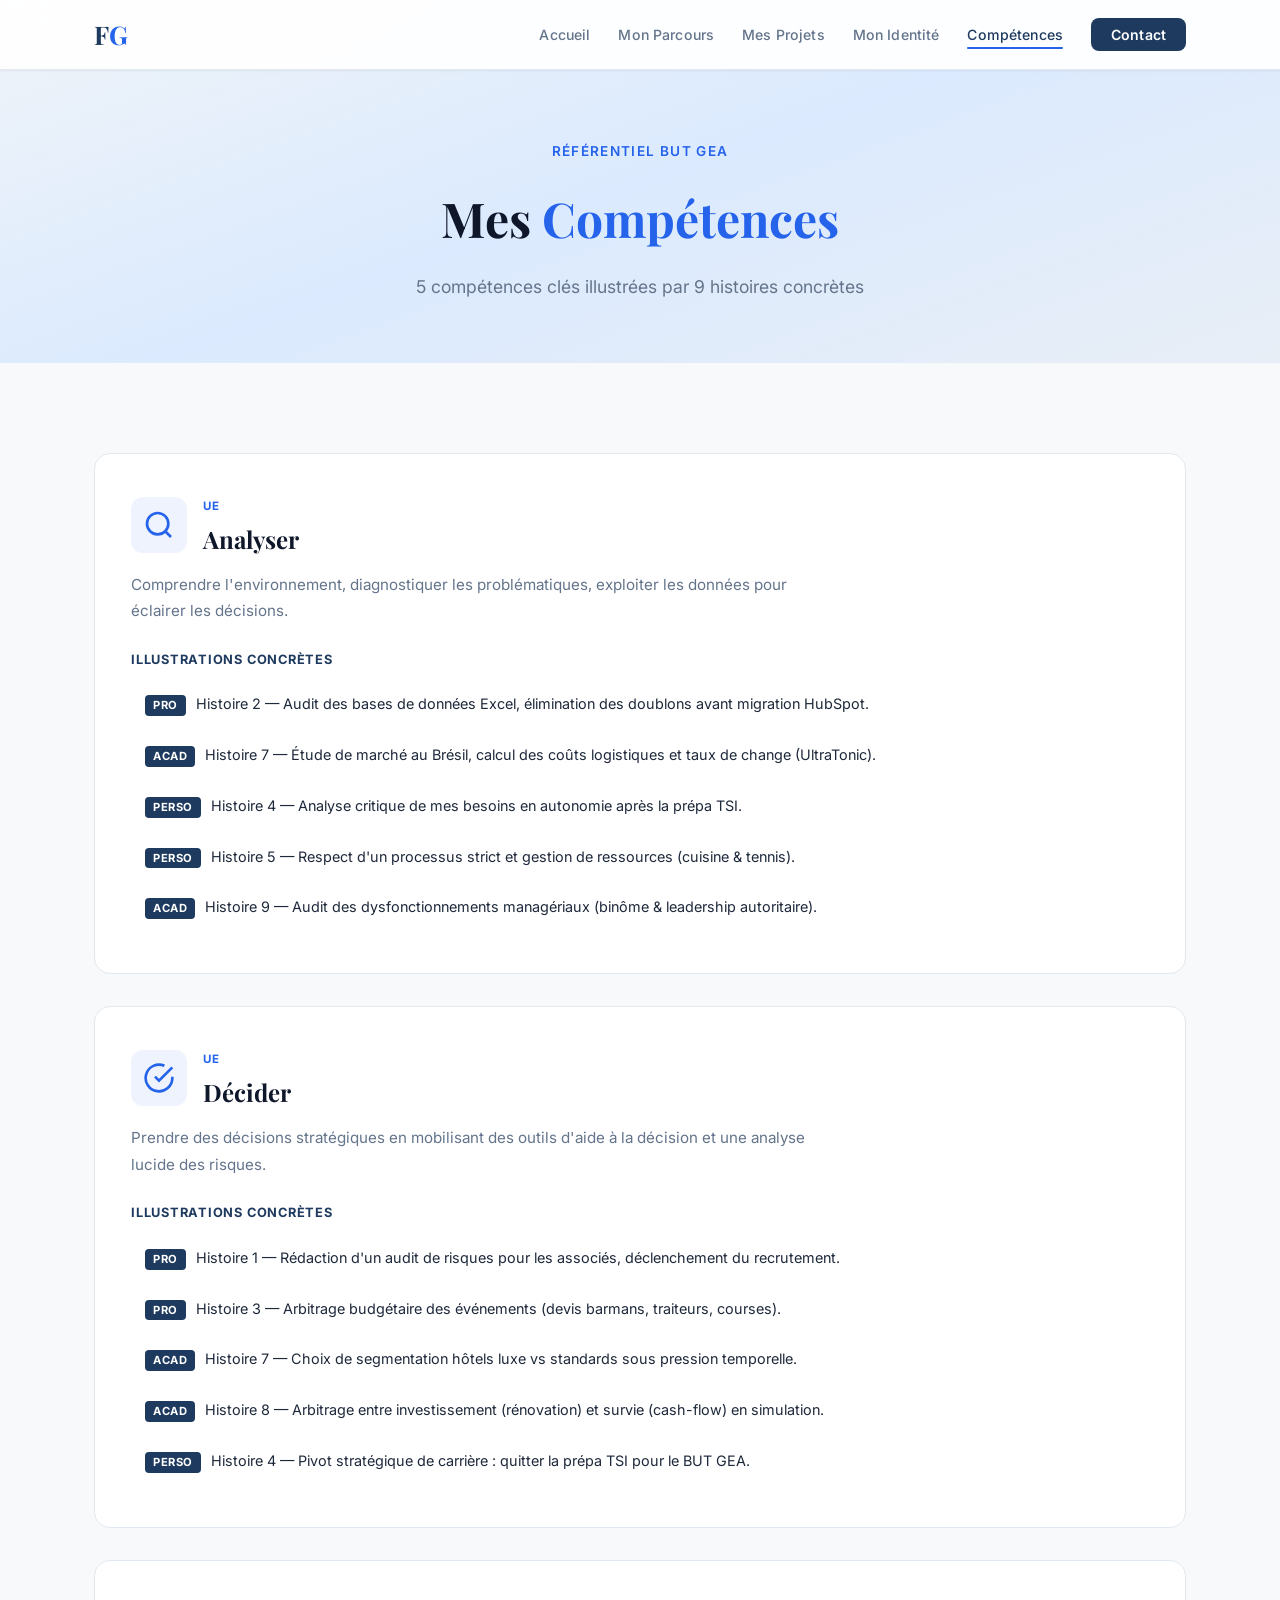
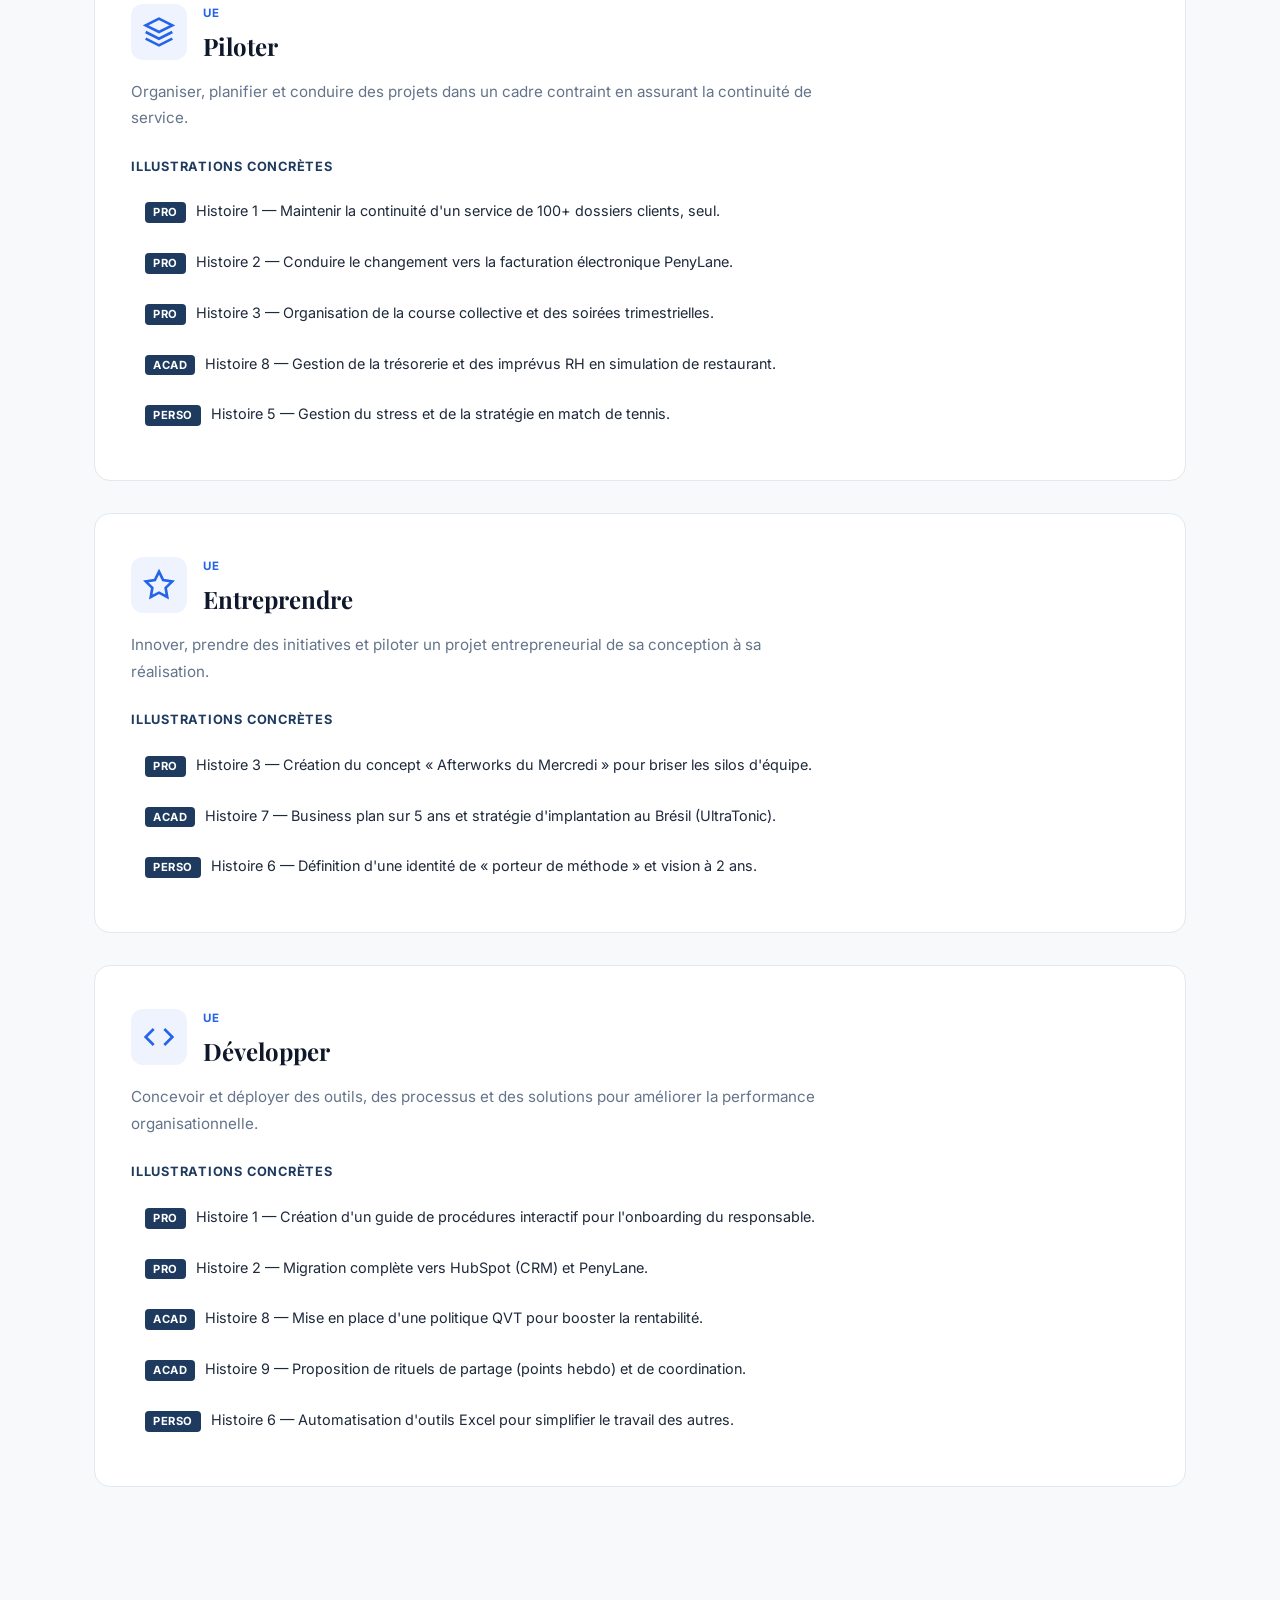
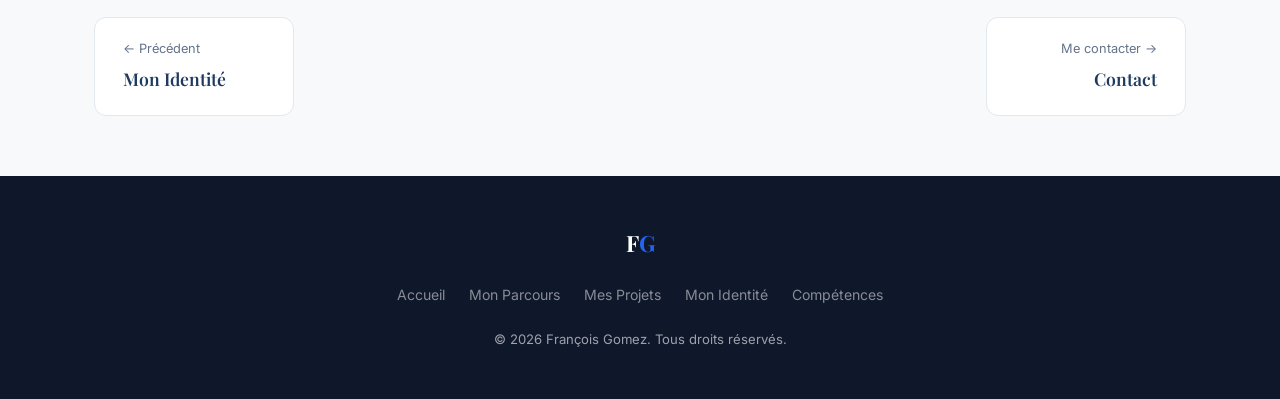
==== competences.html @ 6037e39f "feat: rebuild complete portfolio with full content from PDF Multi-page portfolio for François Gomez " ====
<!DOCTYPE html>
<html lang="fr">
<head>
    <meta charset="UTF-8">
    <meta name="viewport" content="width=device-width, initial-scale=1.0">
    <meta name="description" content="François Gomez — Mes 5 compétences clés : Analyser, Décider, Piloter, Entreprendre, Développer.">
    <title>Compétences — François Gomez</title>
    <link rel="preconnect" href="https://fonts.googleapis.com">
    <link rel="preconnect" href="https://fonts.gstatic.com" crossorigin>
    <link href="https://fonts.googleapis.com/css2?family=Inter:wght@300;400;500;600;700&family=Playfair+Display:wght@600;700&display=swap" rel="stylesheet">
    <link rel="stylesheet" href="assets/css/style.css">
</head>
<body>
    <!-- Navigation -->
    <nav class="navbar scrolled" id="navbar">
        <div class="nav-container">
            <a href="index.html" class="nav-logo">F<span class="accent">G</span></a>
            <button class="nav-toggle" id="nav-toggle" aria-label="Menu">
                <span></span><span></span><span></span>
            </button>
            <ul class="nav-menu" id="nav-menu">
                <li><a href="index.html" class="nav-link">Accueil</a></li>
                <li><a href="parcours.html" class="nav-link">Mon Parcours</a></li>
                <li><a href="projets.html" class="nav-link">Mes Projets</a></li>
                <li><a href="identite.html" class="nav-link">Mon Identité</a></li>
                <li><a href="competences.html" class="nav-link active">Compétences</a></li>
                <li><a href="index.html#contact" class="nav-link nav-cta">Contact</a></li>
            </ul>
        </div>
    </nav>

    <!-- Page Header -->
    <header class="page-header">
        <div class="container">
            <p class="page-category">Référentiel BUT GEA</p>
            <h1 class="page-title">Mes <span class="accent">Compétences</span></h1>
            <p class="page-subtitle">5 compétences clés illustrées par 9 histoires concrètes</p>
        </div>
    </header>

    <!-- Compétences -->
    <section class="section">
        <div class="container">
            <div class="competences-overview">

                <!-- ANALYSER -->
                <div class="ue-card">
                    <div class="ue-header">
                        <div class="ue-icon">
                            <svg width="32" height="32" viewBox="0 0 24 24" fill="none" stroke="currentColor" stroke-width="2"><circle cx="11" cy="11" r="8"></circle><line x1="21" y1="21" x2="16.65" y2="16.65"></line></svg>
                        </div>
                        <div>
                            <span class="ue-label">UE</span>
                            <h2>Analyser</h2>
                        </div>
                    </div>
                    <p class="ue-description">Comprendre l'environnement, diagnostiquer les problématiques, exploiter les données pour éclairer les décisions.</p>
                    <div class="ue-stories">
                        <h4>Illustrations concrètes</h4>
                        <div class="ue-story-item">
                            <a href="parcours.html#histoire-2">
                                <span class="ue-story-tag">Pro</span>
                                Histoire 2 &mdash; Audit des bases de données Excel, élimination des doublons avant migration HubSpot.
                            </a>
                        </div>
                        <div class="ue-story-item">
                            <a href="projets.html#histoire-7">
                                <span class="ue-story-tag">Acad</span>
                                Histoire 7 &mdash; Étude de marché au Brésil, calcul des coûts logistiques et taux de change (UltraTonic).
                            </a>
                        </div>
                        <div class="ue-story-item">
                            <a href="identite.html#histoire-4">
                                <span class="ue-story-tag">Perso</span>
                                Histoire 4 &mdash; Analyse critique de mes besoins en autonomie après la prépa TSI.
                            </a>
                        </div>
                        <div class="ue-story-item">
                            <a href="identite.html#histoire-5">
                                <span class="ue-story-tag">Perso</span>
                                Histoire 5 &mdash; Respect d'un processus strict et gestion de ressources (cuisine & tennis).
                            </a>
                        </div>
                        <div class="ue-story-item">
                            <a href="projets.html#histoire-9">
                                <span class="ue-story-tag">Acad</span>
                                Histoire 9 &mdash; Audit des dysfonctionnements managériaux (binôme & leadership autoritaire).
                            </a>
                        </div>
                    </div>
                </div>

                <!-- DÉCIDER -->
                <div class="ue-card">
                    <div class="ue-header">
                        <div class="ue-icon">
                            <svg width="32" height="32" viewBox="0 0 24 24" fill="none" stroke="currentColor" stroke-width="2"><path d="M22 11.08V12a10 10 0 1 1-5.93-9.14"></path><polyline points="22 4 12 14.01 9 11.01"></polyline></svg>
                        </div>
                        <div>
                            <span class="ue-label">UE</span>
                            <h2>Décider</h2>
                        </div>
                    </div>
                    <p class="ue-description">Prendre des décisions stratégiques en mobilisant des outils d'aide à la décision et une analyse lucide des risques.</p>
                    <div class="ue-stories">
                        <h4>Illustrations concrètes</h4>
                        <div class="ue-story-item">
                            <a href="parcours.html#histoire-1">
                                <span class="ue-story-tag">Pro</span>
                                Histoire 1 &mdash; Rédaction d'un audit de risques pour les associés, déclenchement du recrutement.
                            </a>
                        </div>
                        <div class="ue-story-item">
                            <a href="parcours.html#histoire-3">
                                <span class="ue-story-tag">Pro</span>
                                Histoire 3 &mdash; Arbitrage budgétaire des événements (devis barmans, traiteurs, courses).
                            </a>
                        </div>
                        <div class="ue-story-item">
                            <a href="projets.html#histoire-7">
                                <span class="ue-story-tag">Acad</span>
                                Histoire 7 &mdash; Choix de segmentation hôtels luxe vs standards sous pression temporelle.
                            </a>
                        </div>
                        <div class="ue-story-item">
                            <a href="projets.html#histoire-8">
                                <span class="ue-story-tag">Acad</span>
                                Histoire 8 &mdash; Arbitrage entre investissement (rénovation) et survie (cash-flow) en simulation.
                            </a>
                        </div>
                        <div class="ue-story-item">
                            <a href="identite.html#histoire-4">
                                <span class="ue-story-tag">Perso</span>
                                Histoire 4 &mdash; Pivot stratégique de carrière : quitter la prépa TSI pour le BUT GEA.
                            </a>
                        </div>
                    </div>
                </div>

                <!-- PILOTER -->
                <div class="ue-card">
                    <div class="ue-header">
                        <div class="ue-icon">
                            <svg width="32" height="32" viewBox="0 0 24 24" fill="none" stroke="currentColor" stroke-width="2"><path d="M12 2L2 7l10 5 10-5-10-5z"></path><path d="M2 17l10 5 10-5"></path><path d="M2 12l10 5 10-5"></path></svg>
                        </div>
                        <div>
                            <span class="ue-label">UE</span>
                            <h2>Piloter</h2>
                        </div>
                    </div>
                    <p class="ue-description">Organiser, planifier et conduire des projets dans un cadre contraint en assurant la continuité de service.</p>
                    <div class="ue-stories">
                        <h4>Illustrations concrètes</h4>
                        <div class="ue-story-item">
                            <a href="parcours.html#histoire-1">
                                <span class="ue-story-tag">Pro</span>
                                Histoire 1 &mdash; Maintenir la continuité d'un service de 100+ dossiers clients, seul.
                            </a>
                        </div>
                        <div class="ue-story-item">
                            <a href="parcours.html#histoire-2">
                                <span class="ue-story-tag">Pro</span>
                                Histoire 2 &mdash; Conduire le changement vers la facturation électronique PenyLane.
                            </a>
                        </div>
                        <div class="ue-story-item">
                            <a href="parcours.html#histoire-3">
                                <span class="ue-story-tag">Pro</span>
                                Histoire 3 &mdash; Organisation de la course collective et des soirées trimestrielles.
                            </a>
                        </div>
                        <div class="ue-story-item">
                            <a href="projets.html#histoire-8">
                                <span class="ue-story-tag">Acad</span>
                                Histoire 8 &mdash; Gestion de la trésorerie et des imprévus RH en simulation de restaurant.
                            </a>
                        </div>
                        <div class="ue-story-item">
                            <a href="identite.html#histoire-5">
                                <span class="ue-story-tag">Perso</span>
                                Histoire 5 &mdash; Gestion du stress et de la stratégie en match de tennis.
                            </a>
                        </div>
                    </div>
                </div>

                <!-- ENTREPRENDRE -->
                <div class="ue-card">
                    <div class="ue-header">
                        <div class="ue-icon">
                            <svg width="32" height="32" viewBox="0 0 24 24" fill="none" stroke="currentColor" stroke-width="2"><polygon points="12 2 15.09 8.26 22 9.27 17 14.14 18.18 21.02 12 17.77 5.82 21.02 7 14.14 2 9.27 8.91 8.26 12 2"></polygon></svg>
                        </div>
                        <div>
                            <span class="ue-label">UE</span>
                            <h2>Entreprendre</h2>
                        </div>
                    </div>
                    <p class="ue-description">Innover, prendre des initiatives et piloter un projet entrepreneurial de sa conception à sa réalisation.</p>
                    <div class="ue-stories">
                        <h4>Illustrations concrètes</h4>
                        <div class="ue-story-item">
                            <a href="parcours.html#histoire-3">
                                <span class="ue-story-tag">Pro</span>
                                Histoire 3 &mdash; Création du concept « Afterworks du Mercredi » pour briser les silos d'équipe.
                            </a>
                        </div>
                        <div class="ue-story-item">
                            <a href="projets.html#histoire-7">
                                <span class="ue-story-tag">Acad</span>
                                Histoire 7 &mdash; Business plan sur 5 ans et stratégie d'implantation au Brésil (UltraTonic).
                            </a>
                        </div>
                        <div class="ue-story-item">
                            <a href="identite.html#histoire-6">
                                <span class="ue-story-tag">Perso</span>
                                Histoire 6 &mdash; Définition d'une identité de « porteur de méthode » et vision à 2 ans.
                            </a>
                        </div>
                    </div>
                </div>

                <!-- DÉVELOPPER -->
                <div class="ue-card">
                    <div class="ue-header">
                        <div class="ue-icon">
                            <svg width="32" height="32" viewBox="0 0 24 24" fill="none" stroke="currentColor" stroke-width="2"><polyline points="16 18 22 12 16 6"></polyline><polyline points="8 6 2 12 8 18"></polyline></svg>
                        </div>
                        <div>
                            <span class="ue-label">UE</span>
                            <h2>Développer</h2>
                        </div>
                    </div>
                    <p class="ue-description">Concevoir et déployer des outils, des processus et des solutions pour améliorer la performance organisationnelle.</p>
                    <div class="ue-stories">
                        <h4>Illustrations concrètes</h4>
                        <div class="ue-story-item">
                            <a href="parcours.html#histoire-1">
                                <span class="ue-story-tag">Pro</span>
                                Histoire 1 &mdash; Création d'un guide de procédures interactif pour l'onboarding du responsable.
                            </a>
                        </div>
                        <div class="ue-story-item">
                            <a href="parcours.html#histoire-2">
                                <span class="ue-story-tag">Pro</span>
                                Histoire 2 &mdash; Migration complète vers HubSpot (CRM) et PenyLane.
                            </a>
                        </div>
                        <div class="ue-story-item">
                            <a href="projets.html#histoire-8">
                                <span class="ue-story-tag">Acad</span>
                                Histoire 8 &mdash; Mise en place d'une politique QVT pour booster la rentabilité.
                            </a>
                        </div>
                        <div class="ue-story-item">
                            <a href="projets.html#histoire-9">
                                <span class="ue-story-tag">Acad</span>
                                Histoire 9 &mdash; Proposition de rituels de partage (points hebdo) et de coordination.
                            </a>
                        </div>
                        <div class="ue-story-item">
                            <a href="identite.html#histoire-6">
                                <span class="ue-story-tag">Perso</span>
                                Histoire 6 &mdash; Automatisation d'outils Excel pour simplifier le travail des autres.
                            </a>
                        </div>
                    </div>
                </div>

            </div>
        </div>
    </section>

    <!-- Navigation entre pages -->
    <section class="section page-nav-section">
        <div class="container">
            <div class="page-nav">
                <a href="identite.html" class="page-nav-link prev">
                    <span class="page-nav-label">&larr; Précédent</span>
                    <span class="page-nav-title">Mon Identité</span>
                </a>
                <a href="index.html#contact" class="page-nav-link next">
                    <span class="page-nav-label">Me contacter &rarr;</span>
                    <span class="page-nav-title">Contact</span>
                </a>
            </div>
        </div>
    </section>

    <!-- Footer -->
    <footer class="footer">
        <div class="container">
            <div class="footer-content">
                <a href="index.html" class="footer-logo">F<span class="accent">G</span></a>
                <nav class="footer-nav">
                    <a href="index.html">Accueil</a>
                    <a href="parcours.html">Mon Parcours</a>
                    <a href="projets.html">Mes Projets</a>
                    <a href="identite.html">Mon Identité</a>
                    <a href="competences.html">Compétences</a>
                </nav>
                <p>&copy; 2026 François Gomez. Tous droits réservés.</p>
            </div>
        </div>
    </footer>

    <script src="assets/js/main.js"></script>
</body>
</html>
---- assets/css/style.css ----
/* ===================================
   VARIABLES & RESET
   Charte : Bleu marine, Gris anthracite, Blanc
   =================================== */
:root {
    --color-bg: #f8f9fa;
    --color-bg-alt: #ffffff;
    --color-surface: #ffffff;
    --color-border: #e2e8f0;
    --color-border-hover: #cbd5e1;
    --color-text: #1e293b;
    --color-text-muted: #64748b;
    --color-text-light: #94a3b8;
    --color-accent: #1e3a5f;
    --color-accent-light: #2563eb;
    --color-accent-dark: #0f172a;
    --color-accent-glow: rgba(37, 99, 235, 0.08);
    --color-accent-bg: rgba(30, 58, 95, 0.04);
    --color-gold: #b8860b;
    --font-body: 'Inter', -apple-system, BlinkMacSystemFont, sans-serif;
    --font-heading: 'Playfair Display', Georgia, serif;
    --radius: 12px;
    --radius-sm: 8px;
    --radius-lg: 16px;
    --transition: 0.3s cubic-bezier(0.4, 0, 0.2, 1);
    --max-width: 1140px;
    --shadow-sm: 0 1px 3px rgba(0,0,0,0.06);
    --shadow-md: 0 4px 20px rgba(0,0,0,0.08);
    --shadow-lg: 0 10px 40px rgba(0,0,0,0.1);
}

*, *::before, *::after {
    margin: 0;
    padding: 0;
    box-sizing: border-box;
}

html {
    scroll-behavior: smooth;
    scroll-padding-top: 80px;
}

body {
    font-family: var(--font-body);
    background-color: var(--color-bg);
    color: var(--color-text);
    line-height: 1.75;
    overflow-x: hidden;
    -webkit-font-smoothing: antialiased;
}

a {
    color: var(--color-accent-light);
    text-decoration: none;
    transition: color var(--transition);
}

a:hover {
    color: var(--color-accent);
}

img {
    max-width: 100%;
    display: block;
}

.container {
    max-width: var(--max-width);
    margin: 0 auto;
    padding: 0 24px;
}

.accent {
    color: var(--color-accent-light);
}

/* ===================================
   NAVBAR
   =================================== */
.navbar {
    position: fixed;
    top: 0;
    left: 0;
    right: 0;
    z-index: 1000;
    padding: 18px 0;
    transition: all var(--transition);
    background: transparent;
}

.navbar.scrolled {
    background: rgba(255, 255, 255, 0.92);
    backdrop-filter: blur(20px);
    -webkit-backdrop-filter: blur(20px);
    border-bottom: 1px solid var(--color-border);
    padding: 12px 0;
    box-shadow: var(--shadow-sm);
}

.nav-container {
    max-width: var(--max-width);
    margin: 0 auto;
    padding: 0 24px;
    display: flex;
    justify-content: space-between;
    align-items: center;
}

.nav-logo {
    font-family: var(--font-heading);
    font-size: 1.6rem;
    font-weight: 700;
    color: var(--color-accent);
    letter-spacing: -0.02em;
}

.nav-logo:hover {
    color: var(--color-accent);
}

.nav-menu {
    display: flex;
    list-style: none;
    gap: 28px;
    align-items: center;
}

.nav-link {
    color: var(--color-text-muted);
    font-size: 0.88rem;
    font-weight: 500;
    position: relative;
    padding: 4px 0;
    letter-spacing: 0.01em;
}

.nav-link::after {
    content: '';
    position: absolute;
    bottom: -2px;
    left: 0;
    width: 0;
    height: 2px;
    background: var(--color-accent-light);
    transition: width var(--transition);
    border-radius: 1px;
}

.nav-link:hover,
.nav-link.active {
    color: var(--color-accent);
}

.nav-link:hover::after,
.nav-link.active::after {
    width: 100%;
}

.nav-cta {
    background: var(--color-accent);
    color: white !important;
    padding: 8px 20px !important;
    border-radius: var(--radius-sm);
    font-weight: 600;
}

.nav-cta::after {
    display: none;
}

.nav-cta:hover {
    background: var(--color-accent-light);
    color: white !important;
}

.nav-toggle {
    display: none;
    flex-direction: column;
    gap: 5px;
    background: none;
    border: none;
    cursor: pointer;
    padding: 4px;
}

.nav-toggle span {
    width: 24px;
    height: 2px;
    background: var(--color-accent);
    border-radius: 2px;
    transition: all var(--transition);
}

/* ===================================
   HERO
   =================================== */
.hero {
    min-height: 100vh;
    display: flex;
    align-items: center;
    position: relative;
    overflow: hidden;
    padding: 120px 0 80px;
    background: linear-gradient(160deg, #f8f9fa 0%, #e8eef6 50%, #dbeafe 100%);
}

.hero-bg {
    position: absolute;
    inset: 0;
    pointer-events: none;
}

.hero-gradient {
    position: absolute;
    top: -30%;
    right: -20%;
    width: 700px;
    height: 700px;
    border-radius: 50%;
    background: radial-gradient(circle, rgba(37, 99, 235, 0.06), transparent 70%);
}

.hero-content {
    position: relative;
    z-index: 1;
    display: grid;
    grid-template-columns: 1.3fr 1fr;
    gap: 60px;
    align-items: center;
}

.hero-greeting {
    font-size: 1rem;
    color: var(--color-accent-light);
    font-weight: 600;
    margin-bottom: 12px;
    letter-spacing: 0.05em;
    text-transform: uppercase;
    opacity: 0;
    animation: fadeInUp 0.6s ease forwards;
}

.hero-name {
    font-family: var(--font-heading);
    font-size: clamp(2.5rem, 5vw, 4rem);
    font-weight: 700;
    letter-spacing: -0.02em;
    line-height: 1.15;
    margin-bottom: 14px;
    color: var(--color-accent-dark);
    opacity: 0;
    animation: fadeInUp 0.6s ease 0.1s forwards;
}

.hero-tagline {
    font-size: 1rem;
    color: var(--color-accent-light);
    font-weight: 500;
    margin-bottom: 16px;
    opacity: 0;
    animation: fadeInUp 0.6s ease 0.2s forwards;
}

.hero-accroche {
    font-family: var(--font-heading);
    font-size: 1.15rem;
    font-style: italic;
    color: var(--color-text-muted);
    margin-bottom: 32px;
    max-width: 520px;
    line-height: 1.6;
    opacity: 0;
    animation: fadeInUp 0.6s ease 0.3s forwards;
}

.hero-cta {
    display: flex;
    gap: 12px;
    flex-wrap: wrap;
    opacity: 0;
    animation: fadeInUp 0.6s ease 0.4s forwards;
}

.hero-photo {
    display: flex;
    justify-content: center;
    opacity: 0;
    animation: fadeInUp 0.6s ease 0.3s forwards;
}

.hero-photo-placeholder {
    width: 320px;
    height: 400px;
    border-radius: var(--radius-lg);
    background: linear-gradient(135deg, var(--color-accent), var(--color-accent-dark));
    display: flex;
    flex-direction: column;
    align-items: center;
    justify-content: center;
    color: white;
    box-shadow: var(--shadow-lg);
    position: relative;
    overflow: hidden;
}

.hero-photo-placeholder span {
    font-family: var(--font-heading);
    font-size: 4rem;
    font-weight: 700;
    opacity: 0.3;
}

.photo-hint {
    font-size: 0.85rem;
    opacity: 0.5;
    text-align: center;
    margin-top: 8px;
}

.scroll-indicator {
    position: absolute;
    bottom: 32px;
    left: 50%;
    transform: translateX(-50%);
    display: flex;
    flex-direction: column;
    align-items: center;
    gap: 8px;
    color: var(--color-text-muted);
    font-size: 0.75rem;
    letter-spacing: 0.1em;
    text-transform: uppercase;
    opacity: 0;
    animation: fadeIn 1s ease 1s forwards;
}

.scroll-line {
    width: 1px;
    height: 40px;
    background: linear-gradient(to bottom, var(--color-accent-light), transparent);
    animation: scrollBounce 2s ease-in-out infinite;
}

/* ===================================
   BUTTONS
   =================================== */
.btn {
    display: inline-flex;
    align-items: center;
    gap: 8px;
    padding: 13px 26px;
    border-radius: var(--radius-sm);
    font-size: 0.9rem;
    font-weight: 600;
    cursor: pointer;
    border: none;
    transition: all var(--transition);
    font-family: var(--font-body);
    letter-spacing: 0.01em;
}

.btn-primary {
    background: var(--color-accent);
    color: white;
}

.btn-primary:hover {
    background: var(--color-accent-light);
    color: white;
    transform: translateY(-2px);
    box-shadow: 0 8px 25px rgba(30, 58, 95, 0.2);
}

.btn-outline {
    background: transparent;
    color: var(--color-accent);
    border: 1.5px solid var(--color-accent);
}

.btn-outline:hover {
    background: var(--color-accent);
    color: white;
    transform: translateY(-2px);
}

.btn-full {
    width: 100%;
    justify-content: center;
}

.btn-cv {
    border-color: var(--color-gold);
    color: var(--color-gold);
}

.btn-cv:hover {
    background: var(--color-gold);
    border-color: var(--color-gold);
    color: white;
}

/* ===================================
   SECTIONS
   =================================== */
.section {
    padding: 90px 0;
}

.section-alt {
    background: var(--color-bg-alt);
}

.section-title {
    font-family: var(--font-heading);
    font-size: clamp(1.8rem, 4vw, 2.4rem);
    font-weight: 700;
    letter-spacing: -0.01em;
    margin-bottom: 8px;
    text-align: center;
    color: var(--color-accent-dark);
}

.section-subtitle {
    color: var(--color-text-muted);
    text-align: center;
    max-width: 600px;
    margin: 0 auto 50px;
    font-size: 1rem;
}

/* ===================================
   EDITO (Mot d'accueil)
   =================================== */
.edito-section {
    padding: 60px 0;
}

.edito-card {
    max-width: 800px;
    margin: 0 auto;
    text-align: center;
    position: relative;
    padding: 40px;
}

.edito-quote {
    font-family: var(--font-heading);
    font-size: 5rem;
    color: var(--color-accent-light);
    opacity: 0.15;
    position: absolute;
    top: -10px;
    left: 20px;
    line-height: 1;
}

.edito-text {
    font-size: 1.15rem;
    line-height: 1.8;
    color: var(--color-text);
    font-style: italic;
}

/* ===================================
   ABOUT
   =================================== */
.about-grid {
    display: grid;
    grid-template-columns: 1fr 1.6fr;
    gap: 60px;
    align-items: center;
}

.about-image-placeholder {
    width: 100%;
    aspect-ratio: 3/4;
    max-width: 300px;
    margin: 0 auto;
    border-radius: var(--radius-lg);
    background: linear-gradient(135deg, var(--color-accent), var(--color-accent-dark));
    display: flex;
    align-items: center;
    justify-content: center;
    font-family: var(--font-heading);
    font-size: 3.5rem;
    font-weight: 700;
    color: rgba(255,255,255,0.3);
    box-shadow: var(--shadow-lg);
}

.about-text p {
    color: var(--color-text);
    margin-bottom: 16px;
    font-size: 1.02rem;
}

.about-stats {
    display: grid;
    grid-template-columns: repeat(3, 1fr);
    gap: 24px;
    margin-top: 32px;
    padding-top: 32px;
    border-top: 1px solid var(--color-border);
}

.stat {
    text-align: center;
}

.stat-number {
    font-family: var(--font-heading);
    font-size: 2.2rem;
    font-weight: 700;
    color: var(--color-accent);
}

.stat-label {
    display: block;
    color: var(--color-text-muted);
    font-size: 0.82rem;
    margin-top: 4px;
}

/* ===================================
   ATOUTS
   =================================== */
.atouts-grid {
    display: grid;
    grid-template-columns: repeat(auto-fit, minmax(300px, 1fr));
    gap: 24px;
}

.atout-card {
    background: var(--color-surface);
    border: 1px solid var(--color-border);
    border-radius: var(--radius);
    padding: 32px;
    transition: all var(--transition);
}

.atout-card:hover {
    border-color: var(--color-accent-light);
    box-shadow: var(--shadow-md);
    transform: translateY(-3px);
}

.atout-icon {
    color: var(--color-accent-light);
    margin-bottom: 16px;
}

.atout-card h3 {
    font-family: var(--font-heading);
    font-size: 1.2rem;
    color: var(--color-accent-dark);
    margin-bottom: 4px;
}

.atout-card h4 {
    font-size: 0.88rem;
    color: var(--color-accent-light);
    font-weight: 500;
    margin-bottom: 12px;
    font-style: italic;
}

.atout-card p {
    color: var(--color-text-muted);
    font-size: 0.93rem;
    line-height: 1.7;
}

/* ===================================
   OVERVIEW (Aperçu sections)
   =================================== */
.overview-grid {
    display: grid;
    grid-template-columns: repeat(auto-fit, minmax(300px, 1fr));
    gap: 24px;
}

.overview-card {
    background: var(--color-surface);
    border: 1px solid var(--color-border);
    border-radius: var(--radius);
    padding: 32px;
    transition: all var(--transition);
    display: block;
    color: var(--color-text);
    position: relative;
    overflow: hidden;
}

.overview-card::before {
    content: '';
    position: absolute;
    top: 0;
    left: 0;
    right: 0;
    height: 4px;
}

.overview-pro::before { background: var(--color-accent); }
.overview-acad::before { background: var(--color-accent-light); }
.overview-perso::before { background: var(--color-gold); }

.overview-card:hover {
    border-color: var(--color-accent-light);
    box-shadow: var(--shadow-md);
    transform: translateY(-3px);
    color: var(--color-text);
}

.overview-number {
    font-family: var(--font-heading);
    font-size: 2.5rem;
    font-weight: 700;
    color: var(--color-accent-light);
    opacity: 0.15;
    margin-bottom: 8px;
}

.overview-card h3 {
    font-family: var(--font-heading);
    font-size: 1.3rem;
    color: var(--color-accent-dark);
    margin-bottom: 6px;
}

.overview-card > p {
    color: var(--color-text-muted);
    font-size: 0.9rem;
    margin-bottom: 16px;
}

.overview-list {
    list-style: none;
    margin-bottom: 20px;
}

.overview-list li {
    padding: 6px 0;
    font-size: 0.9rem;
    color: var(--color-text);
    padding-left: 16px;
    position: relative;
}

.overview-list li::before {
    content: '';
    position: absolute;
    left: 0;
    top: 50%;
    width: 6px;
    height: 6px;
    border-radius: 50%;
    background: var(--color-accent-light);
    transform: translateY(-50%);
}

.overview-link {
    font-weight: 600;
    color: var(--color-accent-light);
    font-size: 0.9rem;
}

/* ===================================
   PAGE HEADER (inner pages)
   =================================== */
.page-header {
    padding: 140px 0 60px;
    background: linear-gradient(160deg, #f0f4f8, #dbeafe, #e8eef6);
    text-align: center;
}

.page-category {
    font-size: 0.85rem;
    font-weight: 600;
    color: var(--color-accent-light);
    letter-spacing: 0.1em;
    text-transform: uppercase;
    margin-bottom: 12px;
}

.page-title {
    font-family: var(--font-heading);
    font-size: clamp(2rem, 5vw, 3rem);
    color: var(--color-accent-dark);
    margin-bottom: 12px;
}

.page-subtitle {
    color: var(--color-text-muted);
    font-size: 1.1rem;
}

/* ===================================
   STORY SECTIONS
   =================================== */
.story-section {
    padding: 70px 0;
}

.story-header {
    margin-bottom: 40px;
}

.story-number {
    font-size: 0.8rem;
    font-weight: 700;
    color: var(--color-accent-light);
    letter-spacing: 0.12em;
    text-transform: uppercase;
    margin-bottom: 8px;
    display: block;
}

.story-title {
    font-family: var(--font-heading);
    font-size: clamp(1.5rem, 3vw, 2rem);
    color: var(--color-accent-dark);
    line-height: 1.3;
}

.story-content {
    display: grid;
    grid-template-columns: 1.5fr 1fr;
    gap: 48px;
    align-items: start;
}

.story-body p {
    margin-bottom: 18px;
    font-size: 1rem;
    line-height: 1.8;
    color: var(--color-text);
}

.story-body p:last-child {
    margin-bottom: 0;
}

.story-sidebar {
    display: flex;
    flex-direction: column;
    gap: 20px;
    position: sticky;
    top: 100px;
}

.competence-card,
.reflexive-card,
.key-results {
    background: var(--color-surface);
    border: 1px solid var(--color-border);
    border-radius: var(--radius);
    padding: 24px;
}

.competence-card h4,
.reflexive-card h4,
.key-results h4 {
    font-size: 0.85rem;
    font-weight: 700;
    text-transform: uppercase;
    letter-spacing: 0.06em;
    color: var(--color-accent);
    margin-bottom: 16px;
}

.competence-item {
    margin-bottom: 14px;
}

.competence-item:last-child {
    margin-bottom: 0;
}

.competence-badge {
    display: inline-block;
    padding: 3px 10px;
    border-radius: 4px;
    font-size: 0.72rem;
    font-weight: 700;
    letter-spacing: 0.08em;
    background: var(--color-accent-glow);
    color: var(--color-accent-light);
    border: 1px solid rgba(37, 99, 235, 0.15);
    margin-bottom: 4px;
}

.competence-item p {
    font-size: 0.88rem;
    color: var(--color-text-muted);
    line-height: 1.5;
}

.reflexive-card {
    background: var(--color-accent-bg);
    border-color: rgba(37, 99, 235, 0.1);
}

.reflexive-card p {
    font-size: 0.92rem;
    color: var(--color-text);
    font-style: italic;
    line-height: 1.6;
}

.key-results ul {
    list-style: none;
}

.key-results li {
    padding: 6px 0;
    padding-left: 18px;
    position: relative;
    font-size: 0.9rem;
    color: var(--color-text);
}

.key-results li::before {
    content: '';
    position: absolute;
    left: 0;
    top: 13px;
    width: 8px;
    height: 8px;
    border-radius: 50%;
    background: var(--color-accent-light);
}

.story-divider {
    padding: 0;
}

.story-divider hr {
    border: none;
    border-top: 1px solid var(--color-border);
}

/* ===================================
   PAGE NAVIGATION (prev/next)
   =================================== */
.page-nav-section {
    padding: 40px 0 60px;
}

.page-nav {
    display: flex;
    justify-content: space-between;
    gap: 24px;
}

.page-nav-link {
    display: flex;
    flex-direction: column;
    padding: 20px 28px;
    background: var(--color-surface);
    border: 1px solid var(--color-border);
    border-radius: var(--radius);
    transition: all var(--transition);
    text-decoration: none;
    min-width: 200px;
}

.page-nav-link:hover {
    border-color: var(--color-accent-light);
    box-shadow: var(--shadow-md);
    transform: translateY(-2px);
}

.page-nav-link.next {
    text-align: right;
    margin-left: auto;
}

.page-nav-label {
    font-size: 0.8rem;
    color: var(--color-text-muted);
    margin-bottom: 4px;
}

.page-nav-title {
    font-family: var(--font-heading);
    font-size: 1.1rem;
    color: var(--color-accent);
    font-weight: 600;
}

/* ===================================
   COMPETENCES PAGE (UE cards)
   =================================== */
.competences-overview {
    display: flex;
    flex-direction: column;
    gap: 32px;
}

.ue-card {
    background: var(--color-surface);
    border: 1px solid var(--color-border);
    border-radius: var(--radius-lg);
    padding: 36px;
    transition: all var(--transition);
}

.ue-card:hover {
    box-shadow: var(--shadow-md);
}

.ue-header {
    display: flex;
    align-items: center;
    gap: 16px;
    margin-bottom: 12px;
}

.ue-icon {
    width: 56px;
    height: 56px;
    border-radius: var(--radius);
    background: var(--color-accent-glow);
    display: flex;
    align-items: center;
    justify-content: center;
    color: var(--color-accent-light);
    flex-shrink: 0;
}

.ue-label {
    font-size: 0.72rem;
    font-weight: 700;
    color: var(--color-accent-light);
    letter-spacing: 0.12em;
    text-transform: uppercase;
}

.ue-header h2 {
    font-family: var(--font-heading);
    font-size: 1.5rem;
    color: var(--color-accent-dark);
}

.ue-description {
    color: var(--color-text-muted);
    font-size: 0.95rem;
    margin-bottom: 24px;
    max-width: 700px;
}

.ue-stories h4 {
    font-size: 0.8rem;
    font-weight: 700;
    color: var(--color-accent);
    letter-spacing: 0.06em;
    text-transform: uppercase;
    margin-bottom: 12px;
}

.ue-story-item {
    margin-bottom: 8px;
}

.ue-story-item a {
    display: flex;
    align-items: baseline;
    gap: 10px;
    padding: 10px 14px;
    border-radius: var(--radius-sm);
    font-size: 0.9rem;
    color: var(--color-text);
    transition: all var(--transition);
    line-height: 1.5;
}

.ue-story-item a:hover {
    background: var(--color-accent-glow);
    color: var(--color-accent);
}

.ue-story-tag {
    display: inline-block;
    padding: 2px 8px;
    border-radius: 4px;
    font-size: 0.7rem;
    font-weight: 700;
    letter-spacing: 0.05em;
    flex-shrink: 0;
    text-transform: uppercase;
    background: var(--color-accent);
    color: white;
}

/* ===================================
   CONTACT
   =================================== */
.contact-grid {
    display: grid;
    grid-template-columns: 1fr 1.2fr;
    gap: 60px;
    align-items: start;
}

.contact-item {
    display: flex;
    gap: 16px;
    align-items: flex-start;
    margin-bottom: 28px;
}

.contact-icon {
    width: 48px;
    height: 48px;
    border-radius: var(--radius-sm);
    background: var(--color-accent-glow);
    display: flex;
    align-items: center;
    justify-content: center;
    color: var(--color-accent-light);
    flex-shrink: 0;
}

.contact-item h4 {
    font-size: 0.9rem;
    margin-bottom: 2px;
    color: var(--color-accent-dark);
}

.contact-item p,
.contact-item a {
    color: var(--color-text-muted);
    font-size: 0.92rem;
}

.contact-cta {
    margin-top: 16px;
}

.contact-form {
    background: var(--color-surface);
    border: 1px solid var(--color-border);
    border-radius: var(--radius);
    padding: 32px;
}

.form-group {
    margin-bottom: 20px;
}

.form-group label {
    display: block;
    font-size: 0.88rem;
    font-weight: 600;
    margin-bottom: 8px;
    color: var(--color-accent-dark);
}

.form-group input,
.form-group textarea {
    width: 100%;
    padding: 12px 16px;
    border: 1px solid var(--color-border);
    border-radius: var(--radius-sm);
    background: var(--color-bg);
    color: var(--color-text);
    font-family: var(--font-body);
    font-size: 0.92rem;
    transition: all var(--transition);
    outline: none;
}

.form-group input::placeholder,
.form-group textarea::placeholder {
    color: var(--color-text-light);
}

.form-group input:focus,
.form-group textarea:focus {
    border-color: var(--color-accent-light);
    box-shadow: 0 0 0 3px var(--color-accent-glow);
}

.form-group textarea {
    resize: vertical;
    min-height: 120px;
}

/* ===================================
   FOOTER
   =================================== */
.footer {
    background: var(--color-accent-dark);
    padding: 48px 0;
    color: rgba(255,255,255,0.6);
}

.footer-content {
    display: flex;
    flex-direction: column;
    align-items: center;
    gap: 20px;
    text-align: center;
}

.footer-logo {
    font-family: var(--font-heading);
    font-size: 1.4rem;
    font-weight: 700;
    color: white;
}

.footer-logo:hover {
    color: white;
}

.footer-nav {
    display: flex;
    gap: 24px;
    flex-wrap: wrap;
    justify-content: center;
}

.footer-nav a {
    color: rgba(255,255,255,0.5);
    font-size: 0.88rem;
    transition: color var(--transition);
}

.footer-nav a:hover {
    color: white;
}

.footer p {
    font-size: 0.82rem;
}

/* ===================================
   ANIMATIONS
   =================================== */
@keyframes fadeInUp {
    from {
        opacity: 0;
        transform: translateY(20px);
    }
    to {
        opacity: 1;
        transform: translateY(0);
    }
}

@keyframes fadeIn {
    from { opacity: 0; }
    to { opacity: 1; }
}

@keyframes scrollBounce {
    0%, 100% { transform: scaleY(1); transform-origin: top; }
    50% { transform: scaleY(0.5); transform-origin: top; }
}

/* Scroll reveal */
.reveal {
    opacity: 0;
    transform: translateY(25px);
    transition: all 0.6s cubic-bezier(0.4, 0, 0.2, 1);
}

.reveal.visible {
    opacity: 1;
    transform: translateY(0);
}

/* ===================================
   RESPONSIVE
   =================================== */
@media (max-width: 968px) {
    .hero-content {
        grid-template-columns: 1fr;
        text-align: center;
    }

    .hero-accroche {
        margin-left: auto;
        margin-right: auto;
    }

    .hero-cta {
        justify-content: center;
    }

    .hero-photo-placeholder {
        width: 240px;
        height: 300px;
    }

    .about-grid {
        grid-template-columns: 1fr;
        gap: 40px;
    }

    .about-image-placeholder {
        max-width: 220px;
    }

    .story-content {
        grid-template-columns: 1fr;
        gap: 30px;
    }

    .story-sidebar {
        position: static;
    }

    .contact-grid {
        grid-template-columns: 1fr;
        gap: 40px;
    }

    .overview-grid,
    .atouts-grid {
        grid-template-columns: 1fr;
    }
}

@media (max-width: 768px) {
    .nav-toggle {
        display: flex;
    }

    .nav-menu {
        position: fixed;
        top: 0;
        right: -100%;
        width: 300px;
        height: 100vh;
        background: white;
        flex-direction: column;
        justify-content: center;
        align-items: center;
        gap: 20px;
        transition: right var(--transition);
        border-left: 1px solid var(--color-border);
        box-shadow: -10px 0 30px rgba(0,0,0,0.1);
    }

    .nav-menu.active {
        right: 0;
    }

    .nav-link {
        font-size: 1rem;
    }

    .hero {
        padding: 100px 0 60px;
    }

    .section {
        padding: 60px 0;
    }

    .ue-card {
        padding: 24px;
    }

    .page-nav {
        flex-direction: column;
    }

    .page-nav-link {
        min-width: auto;
    }

    .page-nav-link.next {
        text-align: left;
    }

    .footer-nav {
        gap: 16px;
    }
}

@media (max-width: 480px) {
    .hero-cta {
        flex-direction: column;
        align-items: stretch;
    }

    .btn {
        justify-content: center;
    }

    .about-stats {
        grid-template-columns: 1fr;
        gap: 16px;
    }

    .hero-name {
        font-size: 2rem;
    }
}
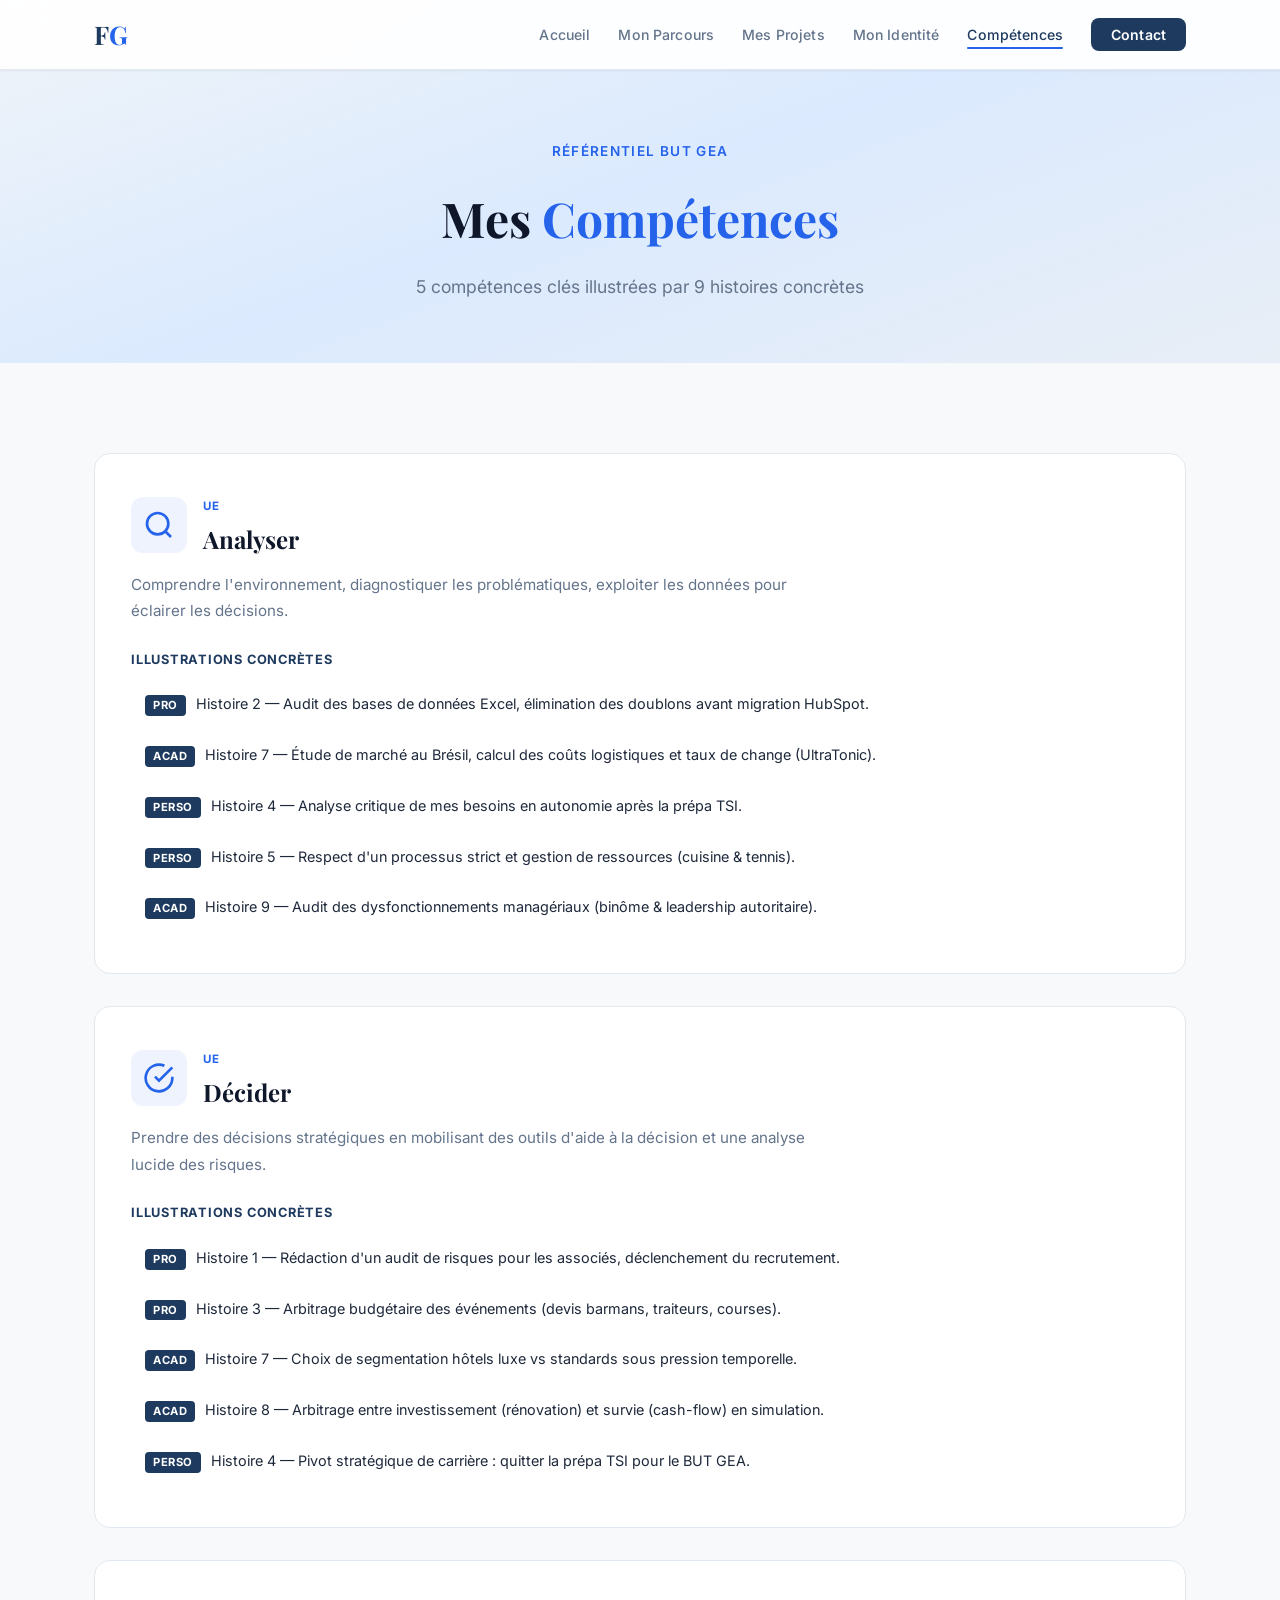
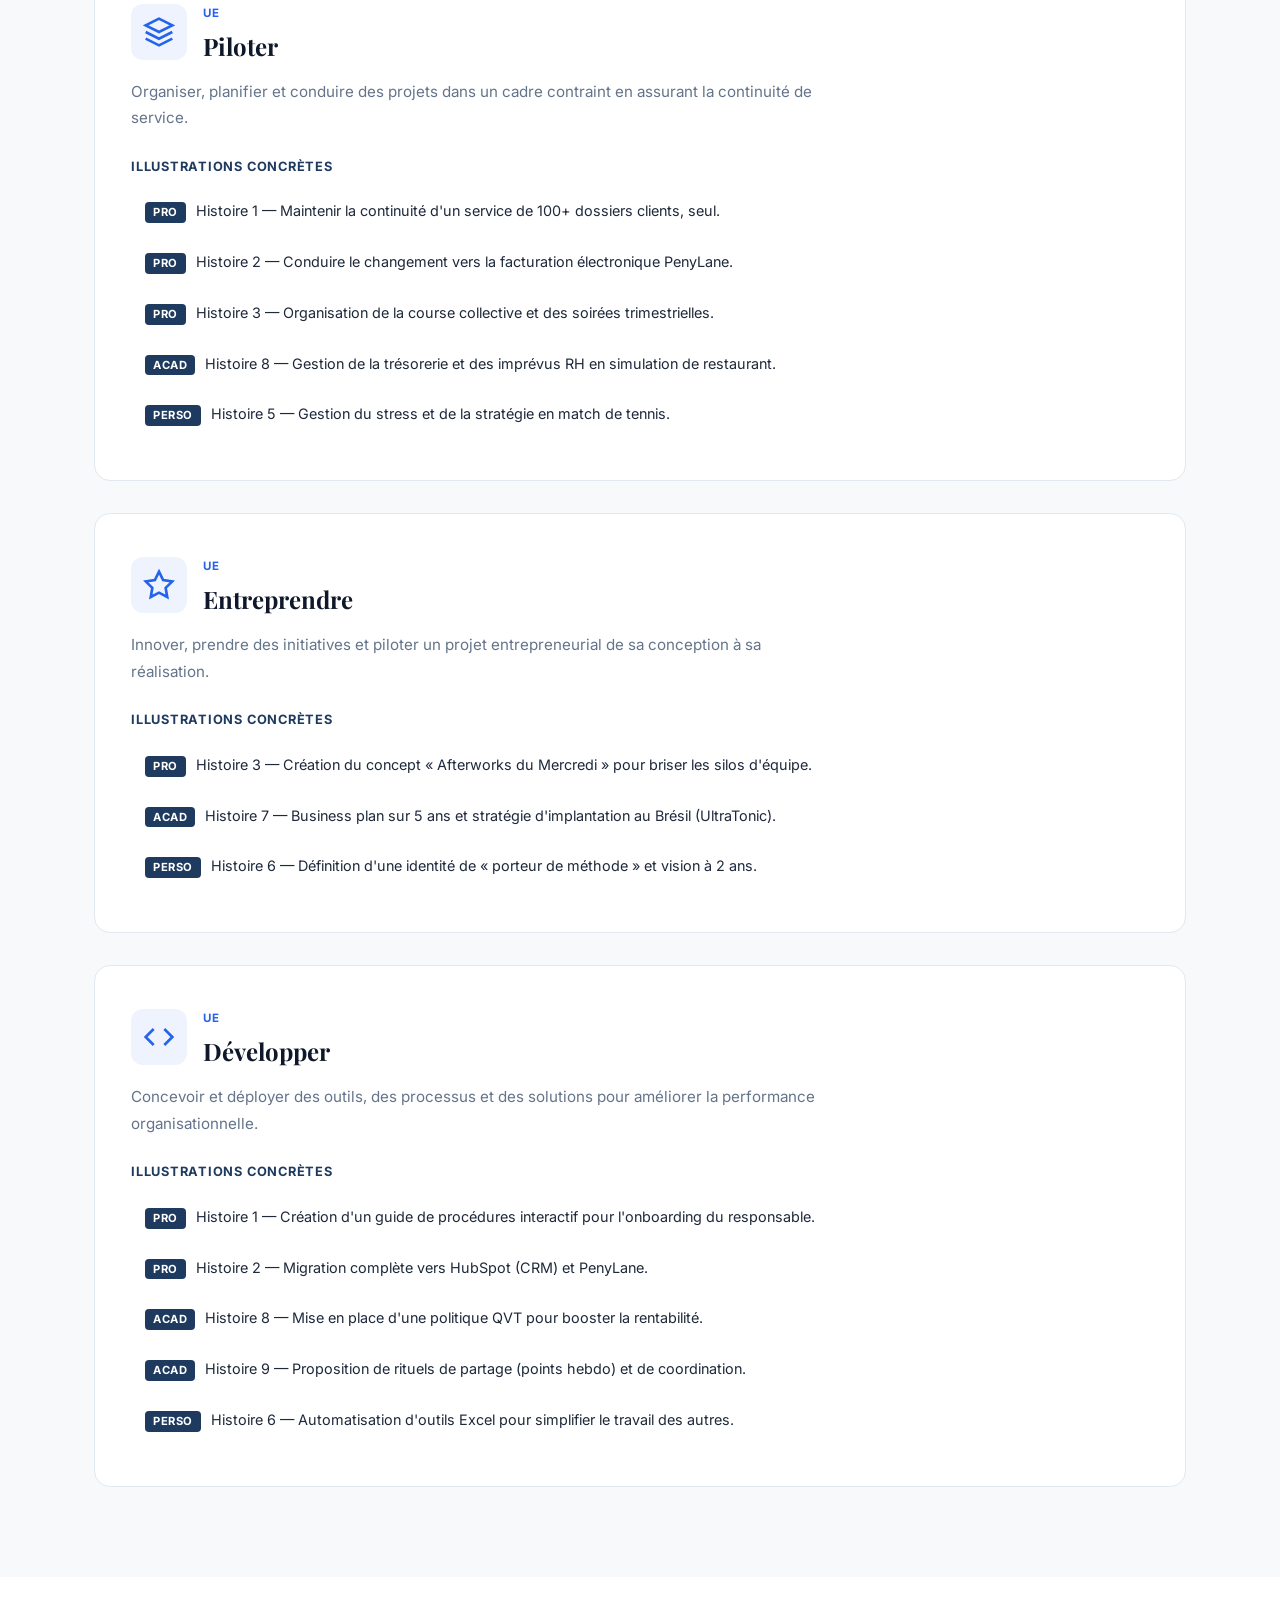
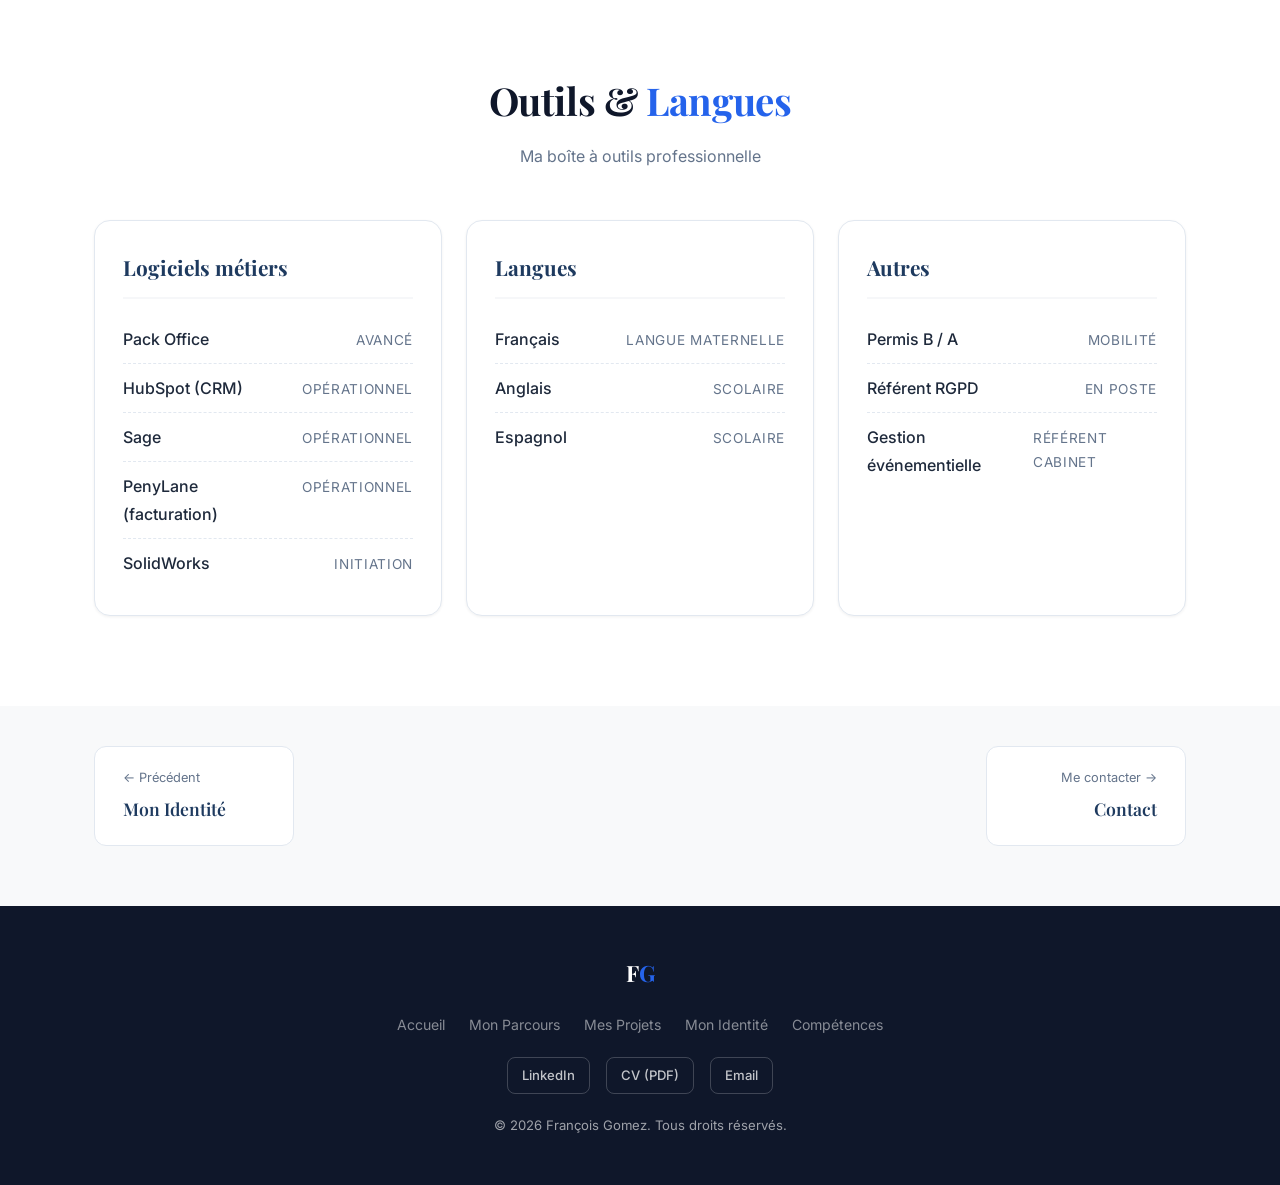
==== commit 729aa1db: "feat: integrate real CV data, LinkedIn photo and downloadable CV - Replace placeholder avatars with " ====
--- a/competences.html
+++ b/competences.html
@@ -270,6 +270,42 @@
         </div>
     </section>
 
+    <!-- Outils & langues -->
+    <section class="section section-alt" id="toolkit">
+        <div class="container">
+            <h2 class="section-title">Outils &amp; <span class="accent">Langues</span></h2>
+            <p class="section-subtitle">Ma boîte à outils professionnelle</p>
+            <div class="toolkit-grid">
+                <div class="toolkit-card">
+                    <h3>Logiciels métiers</h3>
+                    <ul class="toolkit-list">
+                        <li><span>Pack Office</span><em>Avancé</em></li>
+                        <li><span>HubSpot (CRM)</span><em>Opérationnel</em></li>
+                        <li><span>Sage</span><em>Opérationnel</em></li>
+                        <li><span>PenyLane (facturation)</span><em>Opérationnel</em></li>
+                        <li><span>SolidWorks</span><em>Initiation</em></li>
+                    </ul>
+                </div>
+                <div class="toolkit-card">
+                    <h3>Langues</h3>
+                    <ul class="toolkit-list">
+                        <li><span>Français</span><em>Langue maternelle</em></li>
+                        <li><span>Anglais</span><em>Scolaire</em></li>
+                        <li><span>Espagnol</span><em>Scolaire</em></li>
+                    </ul>
+                </div>
+                <div class="toolkit-card">
+                    <h3>Autres</h3>
+                    <ul class="toolkit-list">
+                        <li><span>Permis B / A</span><em>Mobilité</em></li>
+                        <li><span>Référent RGPD</span><em>En poste</em></li>
+                        <li><span>Gestion événementielle</span><em>Référent cabinet</em></li>
+                    </ul>
+                </div>
+            </div>
+        </div>
+    </section>
+
     <!-- Navigation entre pages -->
     <section class="section page-nav-section">
         <div class="container">
@@ -298,6 +334,11 @@
                     <a href="identite.html">Mon Identité</a>
                     <a href="competences.html">Compétences</a>
                 </nav>
+                <div class="footer-links">
+                    <a href="https://www.linkedin.com/in/fran%C3%A7ois-gomez-08a355195/" target="_blank" rel="noopener">LinkedIn</a>
+                    <a href="assets/cv-francois-gomez.pdf" download>CV (PDF)</a>
+                    <a href="mailto:francois17.gomez@gmail.com">Email</a>
+                </div>
                 <p>&copy; 2026 François Gomez. Tous droits réservés.</p>
             </div>
         </div>
--- a/assets/css/style.css
+++ b/assets/css/style.css
@@ -317,6 +317,40 @@
     margin-top: 8px;
 }
 
+.hero-photo-img {
+    width: 320px;
+    height: 400px;
+    object-fit: cover;
+    object-position: center top;
+    border-radius: var(--radius-lg);
+    box-shadow: var(--shadow-lg);
+    border: 4px solid var(--color-bg-alt);
+}
+
+.about-image-img {
+    width: 100%;
+    aspect-ratio: 3/4;
+    max-width: 300px;
+    margin: 0 auto;
+    display: block;
+    object-fit: cover;
+    object-position: center top;
+    border-radius: var(--radius-lg);
+    box-shadow: var(--shadow-lg);
+}
+
+.identity-photo-img {
+    width: 100%;
+    max-width: 320px;
+    aspect-ratio: 3/4;
+    object-fit: cover;
+    object-position: center top;
+    border-radius: var(--radius-lg);
+    box-shadow: var(--shadow-lg);
+    display: block;
+    margin: 0 auto;
+}
+
 .scroll-indicator {
     position: absolute;
     bottom: 32px;
@@ -673,6 +707,160 @@
     text-align: center;
 }
 
+.page-header-identity {
+    text-align: left;
+}
+
+.timeline-grid {
+    display: grid;
+    grid-template-columns: 1fr 1fr;
+    gap: 48px;
+    margin-top: 40px;
+}
+
+.timeline-col-title {
+    font-family: var(--font-heading);
+    font-size: 1.5rem;
+    color: var(--color-accent);
+    margin-bottom: 20px;
+    padding-bottom: 12px;
+    border-bottom: 2px solid var(--color-accent);
+    display: inline-block;
+}
+
+.timeline-list {
+    list-style: none;
+    padding: 0;
+}
+
+.timeline-list li {
+    position: relative;
+    padding: 16px 0 16px 24px;
+    border-left: 2px solid var(--color-border);
+    margin-left: 8px;
+    color: var(--color-text);
+    line-height: 1.6;
+}
+
+.timeline-list li::before {
+    content: '';
+    position: absolute;
+    left: -7px;
+    top: 22px;
+    width: 12px;
+    height: 12px;
+    border-radius: 50%;
+    background: var(--color-accent);
+    box-shadow: 0 0 0 3px var(--color-bg);
+}
+
+.timeline-list strong {
+    display: block;
+    font-size: 0.85rem;
+    color: var(--color-accent);
+    letter-spacing: 0.05em;
+    text-transform: uppercase;
+    margin-bottom: 4px;
+}
+
+.timeline-list em {
+    color: var(--color-text-muted);
+    font-style: normal;
+    font-size: 0.9rem;
+}
+
+@media (max-width: 768px) {
+    .timeline-grid {
+        grid-template-columns: 1fr;
+        gap: 32px;
+    }
+}
+
+.toolkit-grid {
+    display: grid;
+    grid-template-columns: repeat(3, 1fr);
+    gap: 24px;
+    margin-top: 40px;
+}
+
+.toolkit-card {
+    background: var(--color-surface);
+    border: 1px solid var(--color-border);
+    border-radius: var(--radius-lg);
+    padding: 28px;
+    box-shadow: var(--shadow-sm);
+    transition: all var(--transition);
+}
+
+.toolkit-card:hover {
+    box-shadow: var(--shadow-md);
+    border-color: var(--color-accent);
+    transform: translateY(-3px);
+}
+
+.toolkit-card h3 {
+    font-family: var(--font-heading);
+    font-size: 1.3rem;
+    color: var(--color-accent);
+    margin-bottom: 16px;
+    padding-bottom: 12px;
+    border-bottom: 2px solid var(--color-accent-bg);
+}
+
+.toolkit-list {
+    list-style: none;
+    padding: 0;
+    margin: 0;
+}
+
+.toolkit-list li {
+    display: flex;
+    justify-content: space-between;
+    align-items: baseline;
+    gap: 12px;
+    padding: 10px 0;
+    border-bottom: 1px dashed var(--color-border);
+}
+
+.toolkit-list li:last-child { border-bottom: none; }
+
+.toolkit-list span {
+    color: var(--color-text);
+    font-weight: 500;
+}
+
+.toolkit-list em {
+    color: var(--color-text-muted);
+    font-style: normal;
+    font-size: 0.85rem;
+    text-transform: uppercase;
+    letter-spacing: 0.05em;
+}
+
+@media (max-width: 768px) {
+    .toolkit-grid {
+        grid-template-columns: 1fr;
+    }
+}
+
+.page-header-grid {
+    display: grid;
+    grid-template-columns: 1.6fr 1fr;
+    gap: 48px;
+    align-items: center;
+}
+
+@media (max-width: 768px) {
+    .page-header-grid {
+        grid-template-columns: 1fr;
+        text-align: center;
+    }
+    .page-header-grid .identity-photo-img {
+        order: -1;
+        max-width: 220px;
+    }
+}
+
 .page-category {
     font-size: 0.85rem;
     font-weight: 600;
@@ -1131,6 +1319,29 @@
     color: white;
 }
 
+.footer-links {
+    display: flex;
+    gap: 16px;
+    flex-wrap: wrap;
+    justify-content: center;
+}
+
+.footer-links a {
+    color: rgba(255,255,255,0.75);
+    font-size: 0.82rem;
+    font-weight: 500;
+    padding: 6px 14px;
+    border: 1px solid rgba(255,255,255,0.2);
+    border-radius: var(--radius-sm);
+    transition: all var(--transition);
+}
+
+.footer-links a:hover {
+    color: white;
+    border-color: rgba(255,255,255,0.5);
+    background: rgba(255,255,255,0.05);
+}
+
 .footer p {
     font-size: 0.82rem;
 }
@@ -1189,7 +1400,8 @@
         justify-content: center;
     }
 
-    .hero-photo-placeholder {
+    .hero-photo-placeholder,
+    .hero-photo-img {
         width: 240px;
         height: 300px;
     }
@@ -1199,7 +1411,8 @@
         gap: 40px;
     }
 
-    .about-image-placeholder {
+    .about-image-placeholder,
+    .about-image-img {
         max-width: 220px;
     }
 
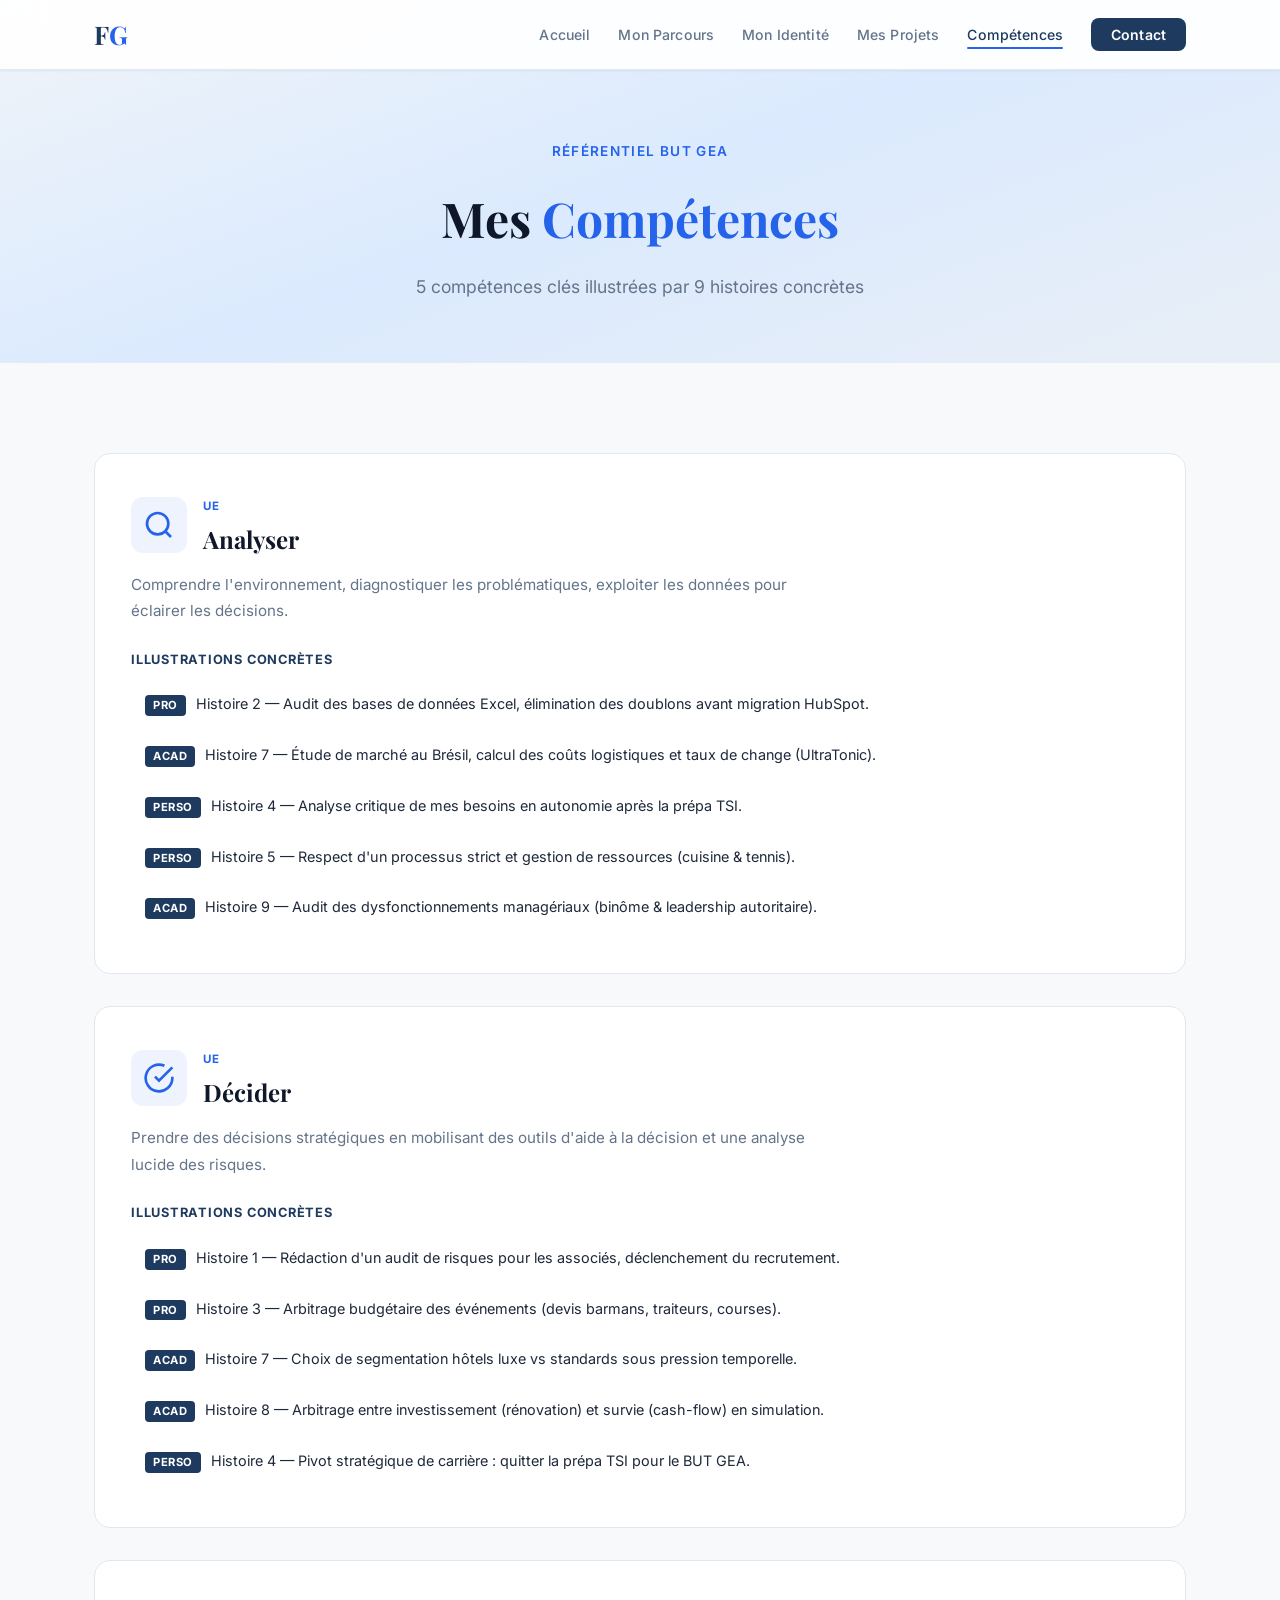
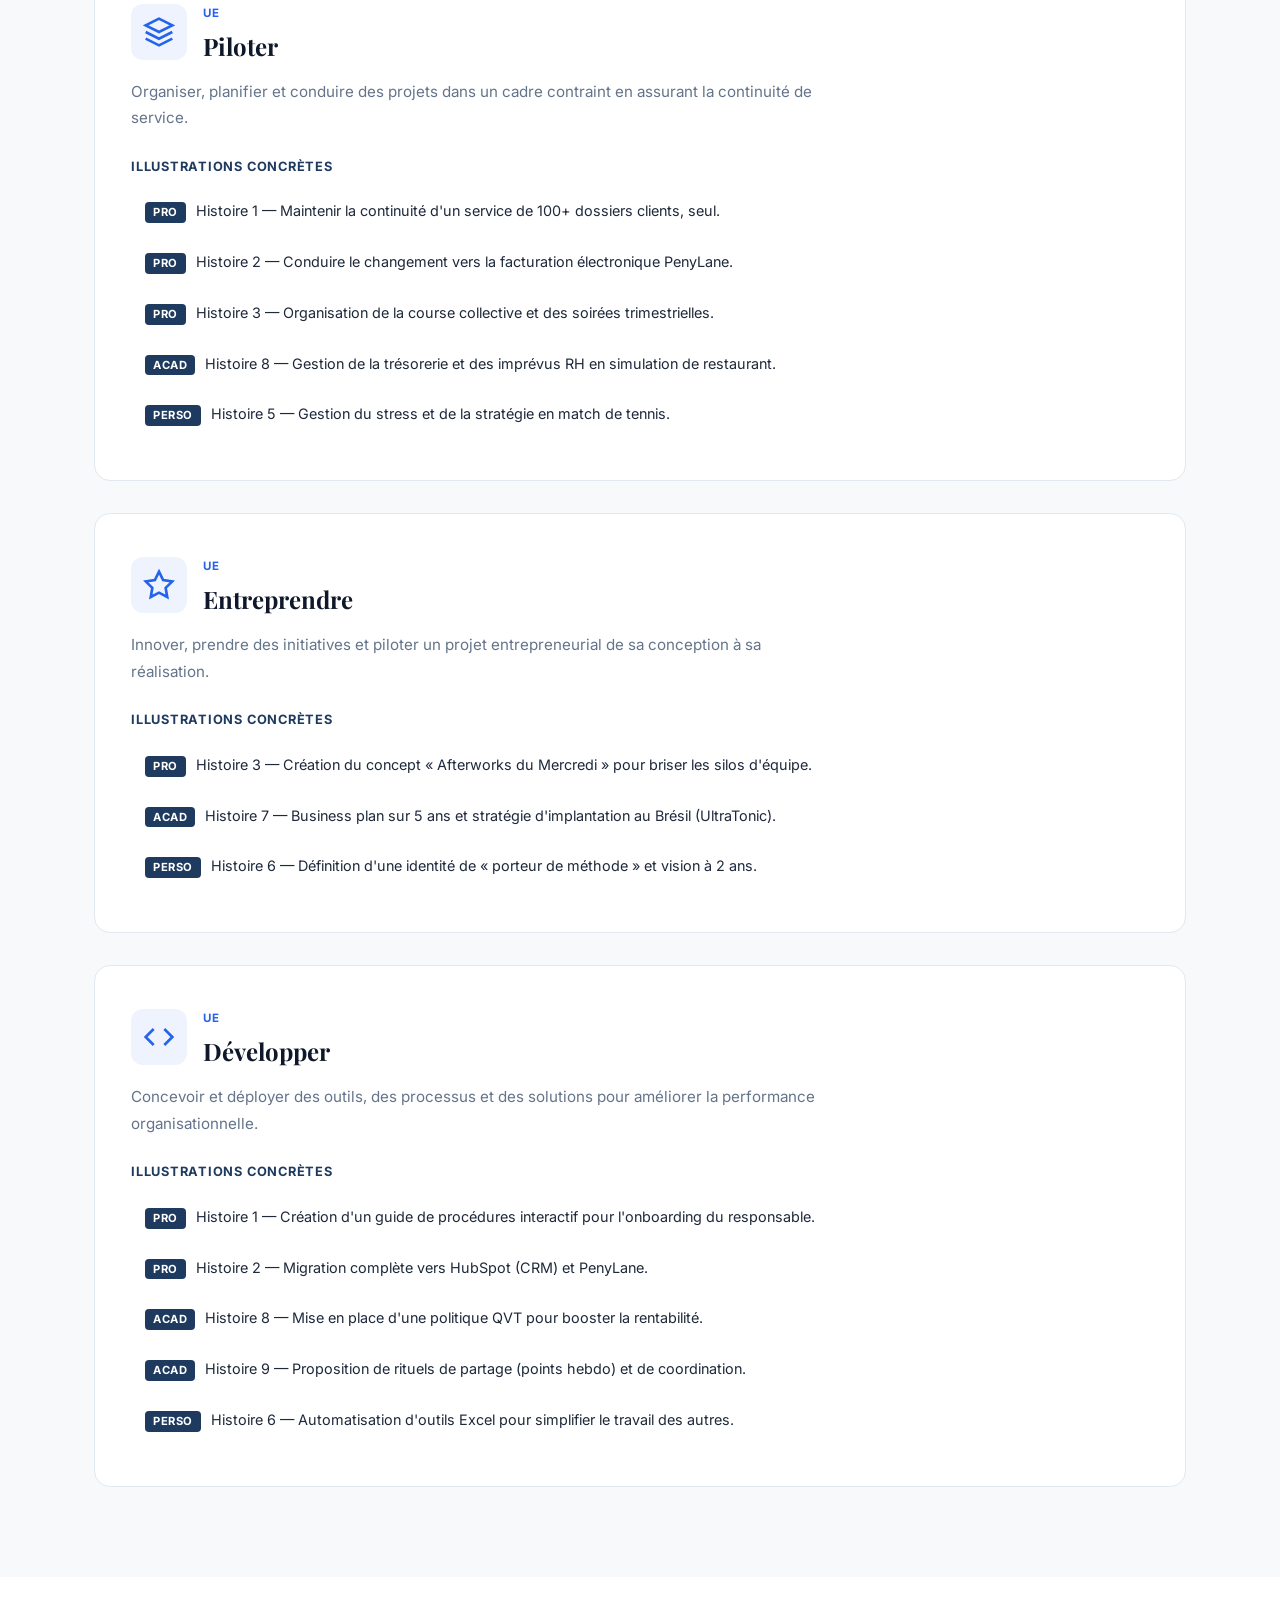
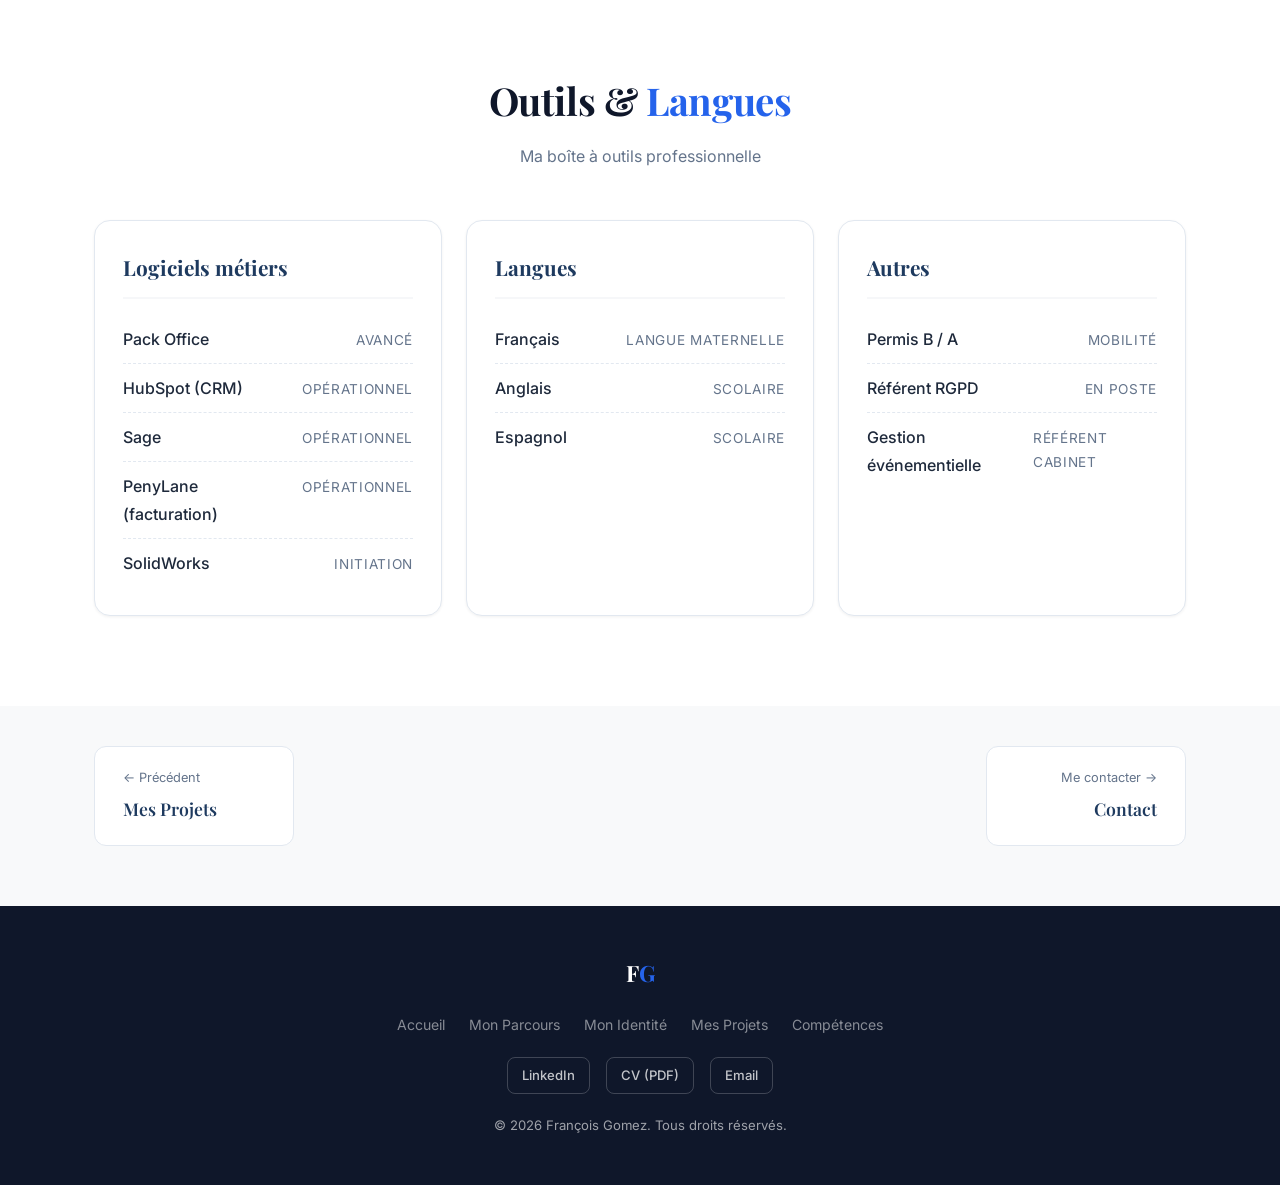
==== commit 4d6aefd5: "feat: mise à jour CV, réordonnancement Identité/Projets et corrections - Remplacement du CV par la n" ====
--- a/competences.html
+++ b/competences.html
@@ -21,8 +21,8 @@
             <ul class="nav-menu" id="nav-menu">
                 <li><a href="index.html" class="nav-link">Accueil</a></li>
                 <li><a href="parcours.html" class="nav-link">Mon Parcours</a></li>
+                <li><a href="identite.html" class="nav-link">Mon Identité</a></li>
                 <li><a href="projets.html" class="nav-link">Mes Projets</a></li>
-                <li><a href="identite.html" class="nav-link">Mon Identité</a></li>
                 <li><a href="competences.html" class="nav-link active">Compétences</a></li>
                 <li><a href="index.html#contact" class="nav-link nav-cta">Contact</a></li>
             </ul>
@@ -310,9 +310,9 @@
     <section class="section page-nav-section">
         <div class="container">
             <div class="page-nav">
-                <a href="identite.html" class="page-nav-link prev">
+                <a href="projets.html" class="page-nav-link prev">
                     <span class="page-nav-label">&larr; Précédent</span>
-                    <span class="page-nav-title">Mon Identité</span>
+                    <span class="page-nav-title">Mes Projets</span>
                 </a>
                 <a href="index.html#contact" class="page-nav-link next">
                     <span class="page-nav-label">Me contacter &rarr;</span>
@@ -330,8 +330,8 @@
                 <nav class="footer-nav">
                     <a href="index.html">Accueil</a>
                     <a href="parcours.html">Mon Parcours</a>
+                    <a href="identite.html">Mon Identité</a>
                     <a href="projets.html">Mes Projets</a>
-                    <a href="identite.html">Mon Identité</a>
                     <a href="competences.html">Compétences</a>
                 </nav>
                 <div class="footer-links">
